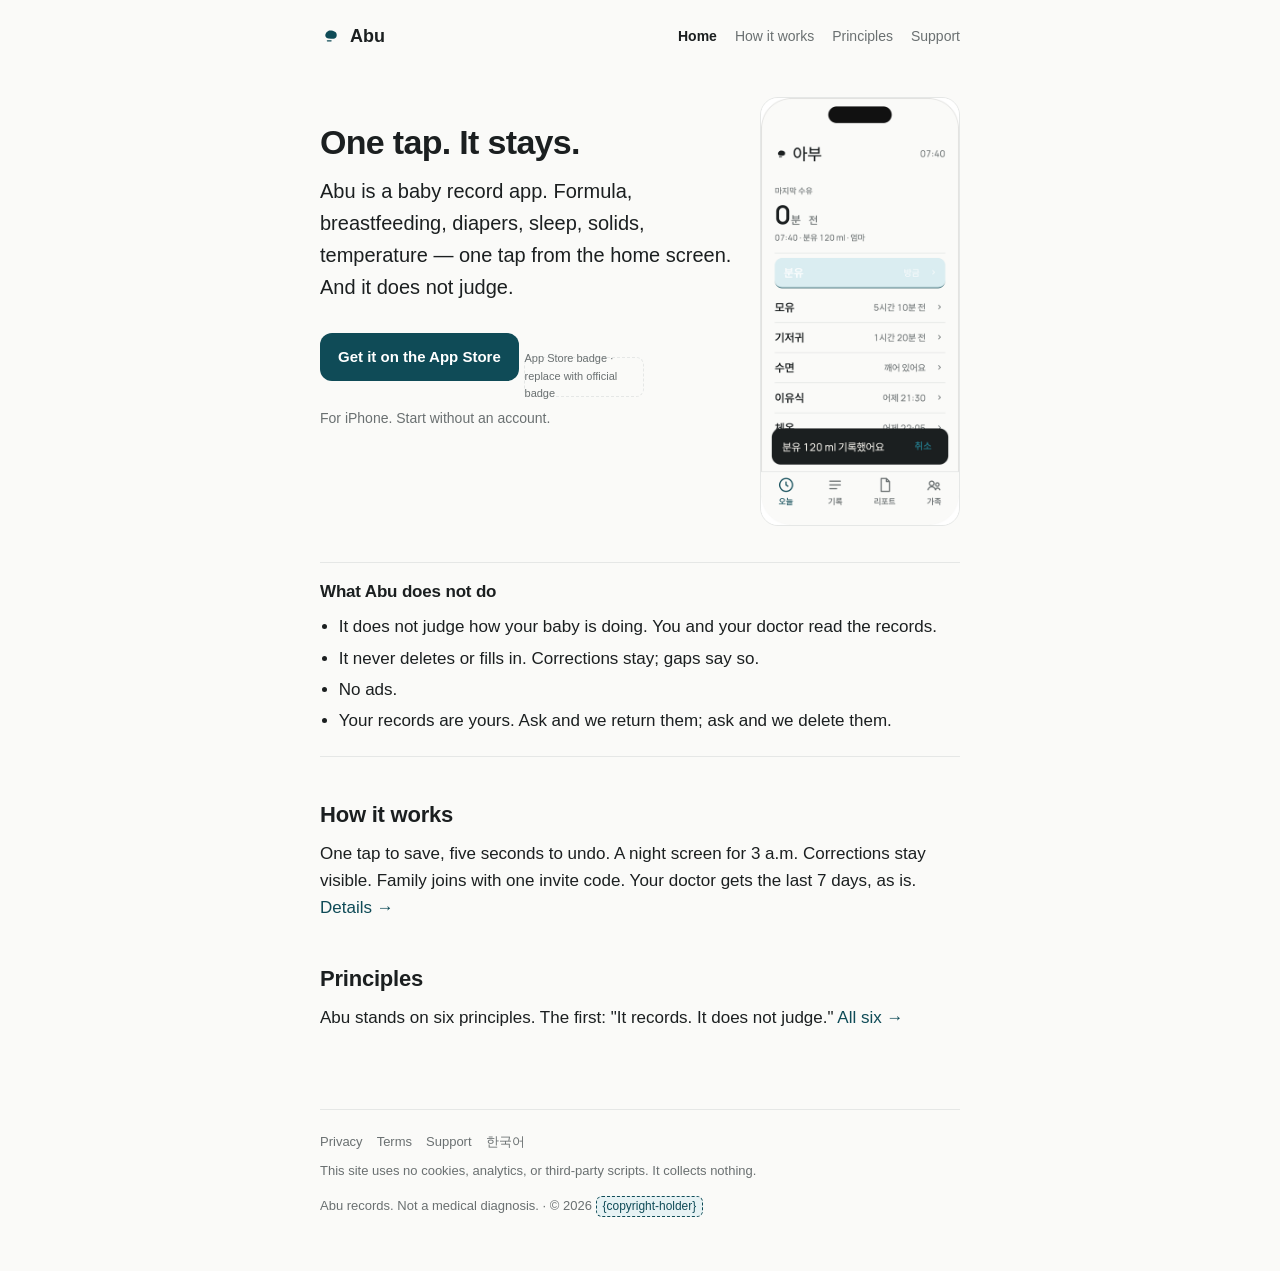
==== en/index.html @ 22e97837 "site: 2026-09-08 ← AbuTime 78b1e82" ====
<!doctype html>
<html lang="en"><head><meta charset="utf-8"><meta name="viewport" content="width=device-width,initial-scale=1"><title>Abu — a baby record app — Abu</title><meta name="description" content="Abu — a baby record app. One tap, and it stays. It does not judge."><link rel="stylesheet" href="../site.css"><link rel="icon" href="../img/icon.png"></head>
<body><div class="wrap"><header class="top"><a class="brand" href="index.html"><svg aria-hidden="true" viewBox="0 0 100 100"><path d="M45.00,25.00 C64.22,25.00 76.00,32.60 76.00,45.00 C76.00,57.96 68.72,63.00 50.00,63.00 C32.84,63.00 24.00,57.56 24.00,47.00 C24.00,37.32 35.76,25.00 45.00,25.00 Z" fill="currentColor"/><line x1="33.7" y1="72.0" x2="50.3" y2="72.0" stroke="currentColor" stroke-width="6" stroke-linecap="round"/></svg><span>Abu</span></a><nav class="main" aria-label="Main"><a href="index.html" aria-current=page>Home</a><a href="how.html">How it works</a><a href="principles.html">Principles</a><a href="support.html">Support</a></nav></header>
<main>
<div class="hero"><div><h1>One tap. It stays.</h1><p class="lead">Abu is a baby record app. Formula, breastfeeding, diapers, sleep, solids, temperature — one tap from the home screen. And it does not judge.</p><a class="cta" href="{app-store-url}"><span>Get it on the App Store</span></a> <span class="badge">App Store badge · replace with official badge</span><p class="muted" style="margin-top:10px;font-size:14px">For iPhone. Start without an account.</p></div><img src="../img/shot-01-en.png" alt="Abu home screen: six buttons — formula, breastfeeding, diaper, sleep, solids, temperature — and a just-saved notice, formula 120 ml, with an undo button." width="440" height="950"></div>
<section class="not"><h2>What Abu does not do</h2><ul><li>It does not judge how your baby is doing. You and your doctor read the records.</li><li>It never deletes or fills in. Corrections stay; gaps say so.</li><li>No ads.</li><li>Your records are yours. Ask and we return them; ask and we delete them.</li></ul></section>
<h2>How it works</h2><p>One tap to save, five seconds to undo. A night screen for 3 a.m. Corrections stay visible. Family joins with one invite code. Your doctor gets the last 7 days, as is. <a href="how.html">Details →</a></p>
<h2>Principles</h2><p>Abu stands on six principles. The first: "It records. It does not judge." <a href="principles.html">All six →</a></p>
</main>
<footer><div class="fl"><a href="privacy.html">Privacy</a><a href="terms.html">Terms</a><a href="support.html">Support</a><a href="../index.html">한국어</a></div><p>This site uses no cookies, analytics, or third-party scripts. It collects nothing.</p><p>Abu records. Not a medical diagnosis. · © 2026 <span class="blank">{copyright-holder}</span></p></footer></div></body></html>
---- site.css ----
/* Abu — site.css. 토큰: docs/brand/tokens.json. 폰트: Manrope·SUIT(OFL) self-host → /fonts/ (CDN 없음). */
@font-face{font-family:'Manrope';src:url('fonts/Manrope[wght].woff2') format('woff2');font-weight:400 600;font-display:swap}
@font-face{font-family:'SUIT';src:url('fonts/SUIT-Variable.woff2') format('woff2');font-weight:400 600;font-display:swap}
:root{--bg:#FAFAF8;--card:#FFFFFF;--ink:#1B1F20;--ink2:#6A7071;--line:#E5E7E6;--brand:#0F4B57;--brand-soft:#E6F2F4}
@media (prefers-color-scheme:dark){:root{--bg:#141414;--card:#1E1E1E;--ink:#F2EFE9;--ink2:#8E8A84;--line:#2A2A2A;--brand:#258193;--brand-soft:#1B2A2D}}
html.night{--bg:#141414;--card:#1E1E1E;--ink:#F2EFE9;--ink2:#8E8A84;--line:#2A2A2A;--brand:#258193;--brand-soft:#1B2A2D}
*{box-sizing:border-box}html{-webkit-text-size-adjust:100%}
body{margin:0;background:var(--bg);color:var(--ink);font-family:'Manrope','SUIT',-apple-system,'Apple SD Gothic Neo','Noto Sans KR',sans-serif;font-size:17px;line-height:1.6;font-variant-numeric:tabular-nums}
a{color:var(--brand);text-decoration:none}a:hover,a:focus-visible{text-decoration:underline;text-underline-offset:.15em}
.wrap{max-width:680px;margin:0 auto;padding:0 20px}
header.top{display:flex;align-items:center;justify-content:space-between;padding:22px 0}
.brand{display:inline-flex;align-items:center;gap:8px;color:var(--ink);font-weight:600;font-size:18px}.brand svg{width:22px;height:22px;color:var(--brand)}
nav.main{display:flex;gap:18px;font-size:14px}nav.main a{color:var(--ink2)}nav.main a[aria-current]{color:var(--ink);font-weight:600}
main{padding:24px 0 64px}
h1{font-size:34px;line-height:1.25;letter-spacing:-.02em;font-weight:600;margin:24px 0 12px}
h2{font-size:22px;line-height:1.3;letter-spacing:-.01em;font-weight:600;margin:44px 0 10px}
h3{font-size:17px;font-weight:600;margin:24px 0 6px}
p{margin:0 0 14px}.lead{font-size:20px;color:var(--ink);margin-bottom:22px}.muted{color:var(--ink2)}
ul{padding-left:1.1em;margin:0 0 14px}li{margin:4px 0}
.hero{display:grid;grid-template-columns:1fr 200px;gap:28px;align-items:start}.hero img{width:200px;height:auto;border-radius:18px;border:1px solid var(--line);display:block}
@media (max-width:560px){.hero{grid-template-columns:1fr}.hero img{width:180px;margin:0 auto}h1{font-size:28px}body{font-size:16px}}
.cta{display:inline-flex;align-items:center;gap:8px;height:48px;padding:0 18px;border-radius:12px;background:var(--brand);color:#fff;font-weight:600;font-size:15px;margin:8px 0 4px}.cta:hover{text-decoration:none;opacity:.94}
.cta small{font-weight:400;opacity:.8}.badge{width:120px;height:40px;border:1px dashed var(--line);border-radius:8px;display:inline-flex;align-items:center;justify-content:center;font-size:11px;color:var(--ink2)}
.not{border-top:1px solid var(--line);border-bottom:1px solid var(--line);padding:18px 0;margin:36px 0}.not h2{margin-top:0;font-size:17px}.not ul{margin:0}
.fig{margin:22px 0}.fig img{width:200px;height:auto;border-radius:18px;border:1px solid var(--line)}.fig figcaption{font-size:13px;color:var(--ink2);margin-top:6px}
.blank{display:inline-block;border:1px dashed var(--brand);border-radius:6px;padding:0 6px;color:var(--brand);font-size:.92em;background:var(--brand-soft)}
.legal ol{padding-left:1.2em}.legal li{margin:8px 0}.legal .req{border:1px solid var(--line);border-radius:12px;padding:14px 18px;margin:16px 0;font-size:15px}.legal .req b{display:block;margin-bottom:6px}
.faq dt{font-weight:600;margin-top:18px}.faq dd{margin:4px 0 0}
footer{border-top:1px solid var(--line);padding:22px 0 40px;font-size:13px;color:var(--ink2)}footer .fl{display:flex;flex-wrap:wrap;gap:14px;margin-bottom:8px}footer a{color:var(--ink2)}
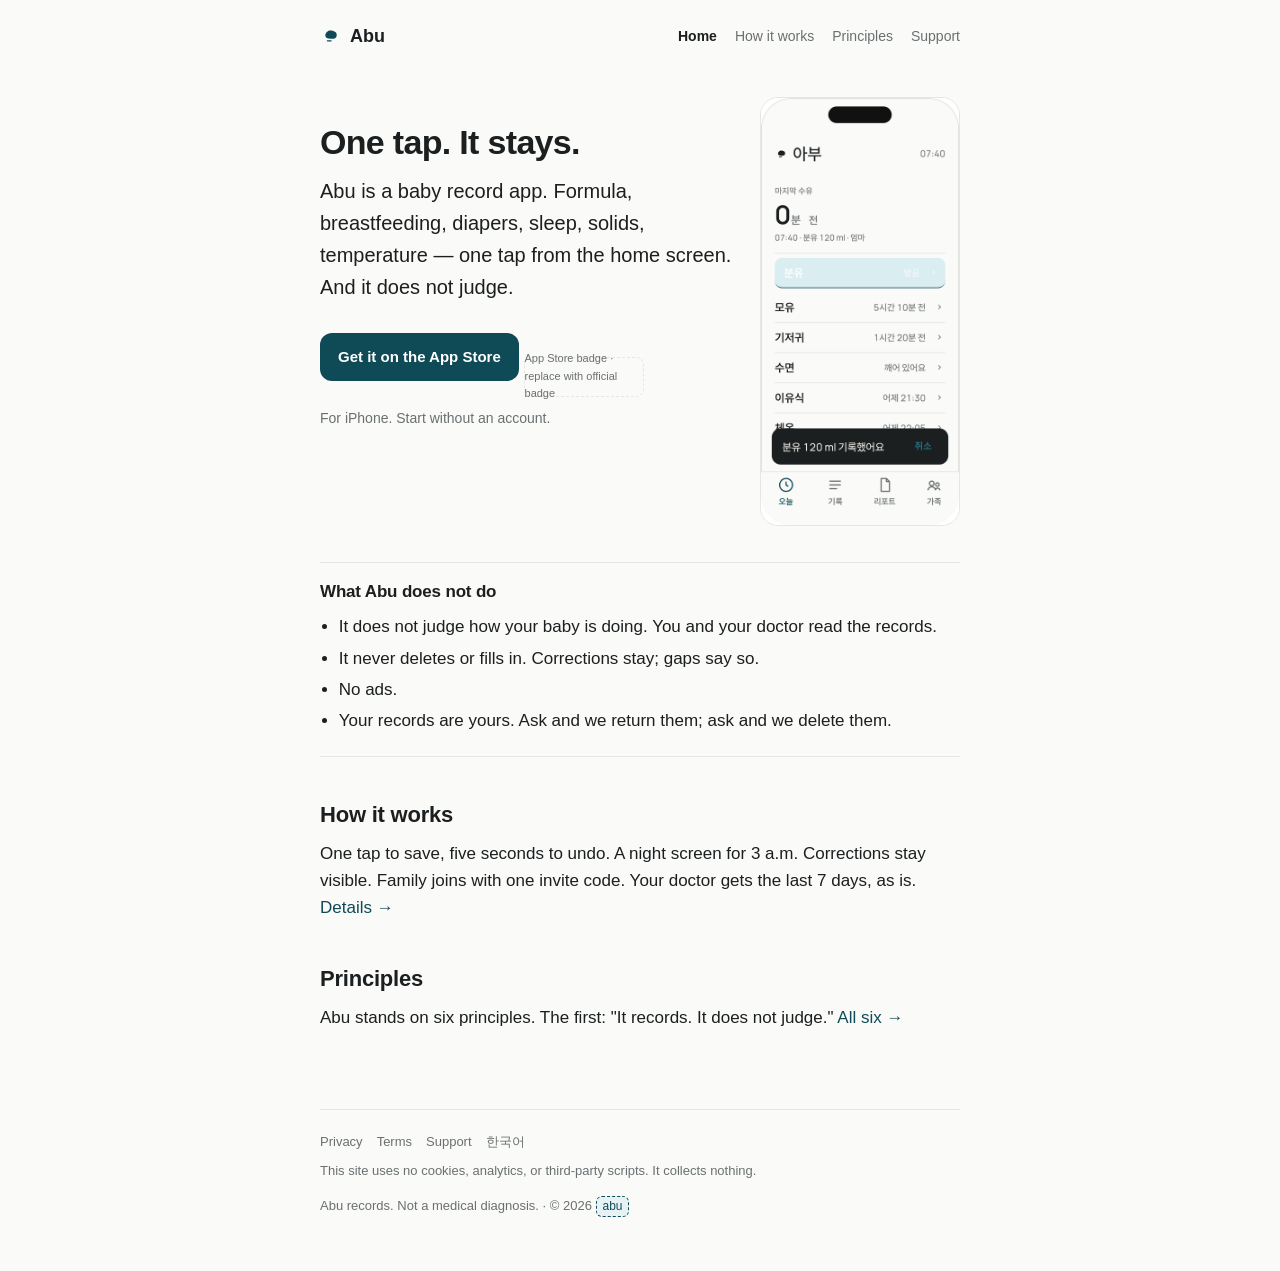
==== commit f2ddfa8f: "site: 2026-09-08 ← AbuTime c5ea79c" ====
--- a/en/index.html
+++ b/en/index.html
@@ -7,4 +7,4 @@
 <h2>How it works</h2><p>One tap to save, five seconds to undo. A night screen for 3 a.m. Corrections stay visible. Family joins with one invite code. Your doctor gets the last 7 days, as is. <a href="how.html">Details →</a></p>
 <h2>Principles</h2><p>Abu stands on six principles. The first: "It records. It does not judge." <a href="principles.html">All six →</a></p>
 </main>
-<footer><div class="fl"><a href="privacy.html">Privacy</a><a href="terms.html">Terms</a><a href="support.html">Support</a><a href="../index.html">한국어</a></div><p>This site uses no cookies, analytics, or third-party scripts. It collects nothing.</p><p>Abu records. Not a medical diagnosis. · © 2026 <span class="blank">{copyright-holder}</span></p></footer></div></body></html>+<footer><div class="fl"><a href="privacy.html">Privacy</a><a href="terms.html">Terms</a><a href="support.html">Support</a><a href="../index.html">한국어</a></div><p>This site uses no cookies, analytics, or third-party scripts. It collects nothing.</p><p>Abu records. Not a medical diagnosis. · © 2026 <span class="blank">abu</span></p></footer></div></body></html>
